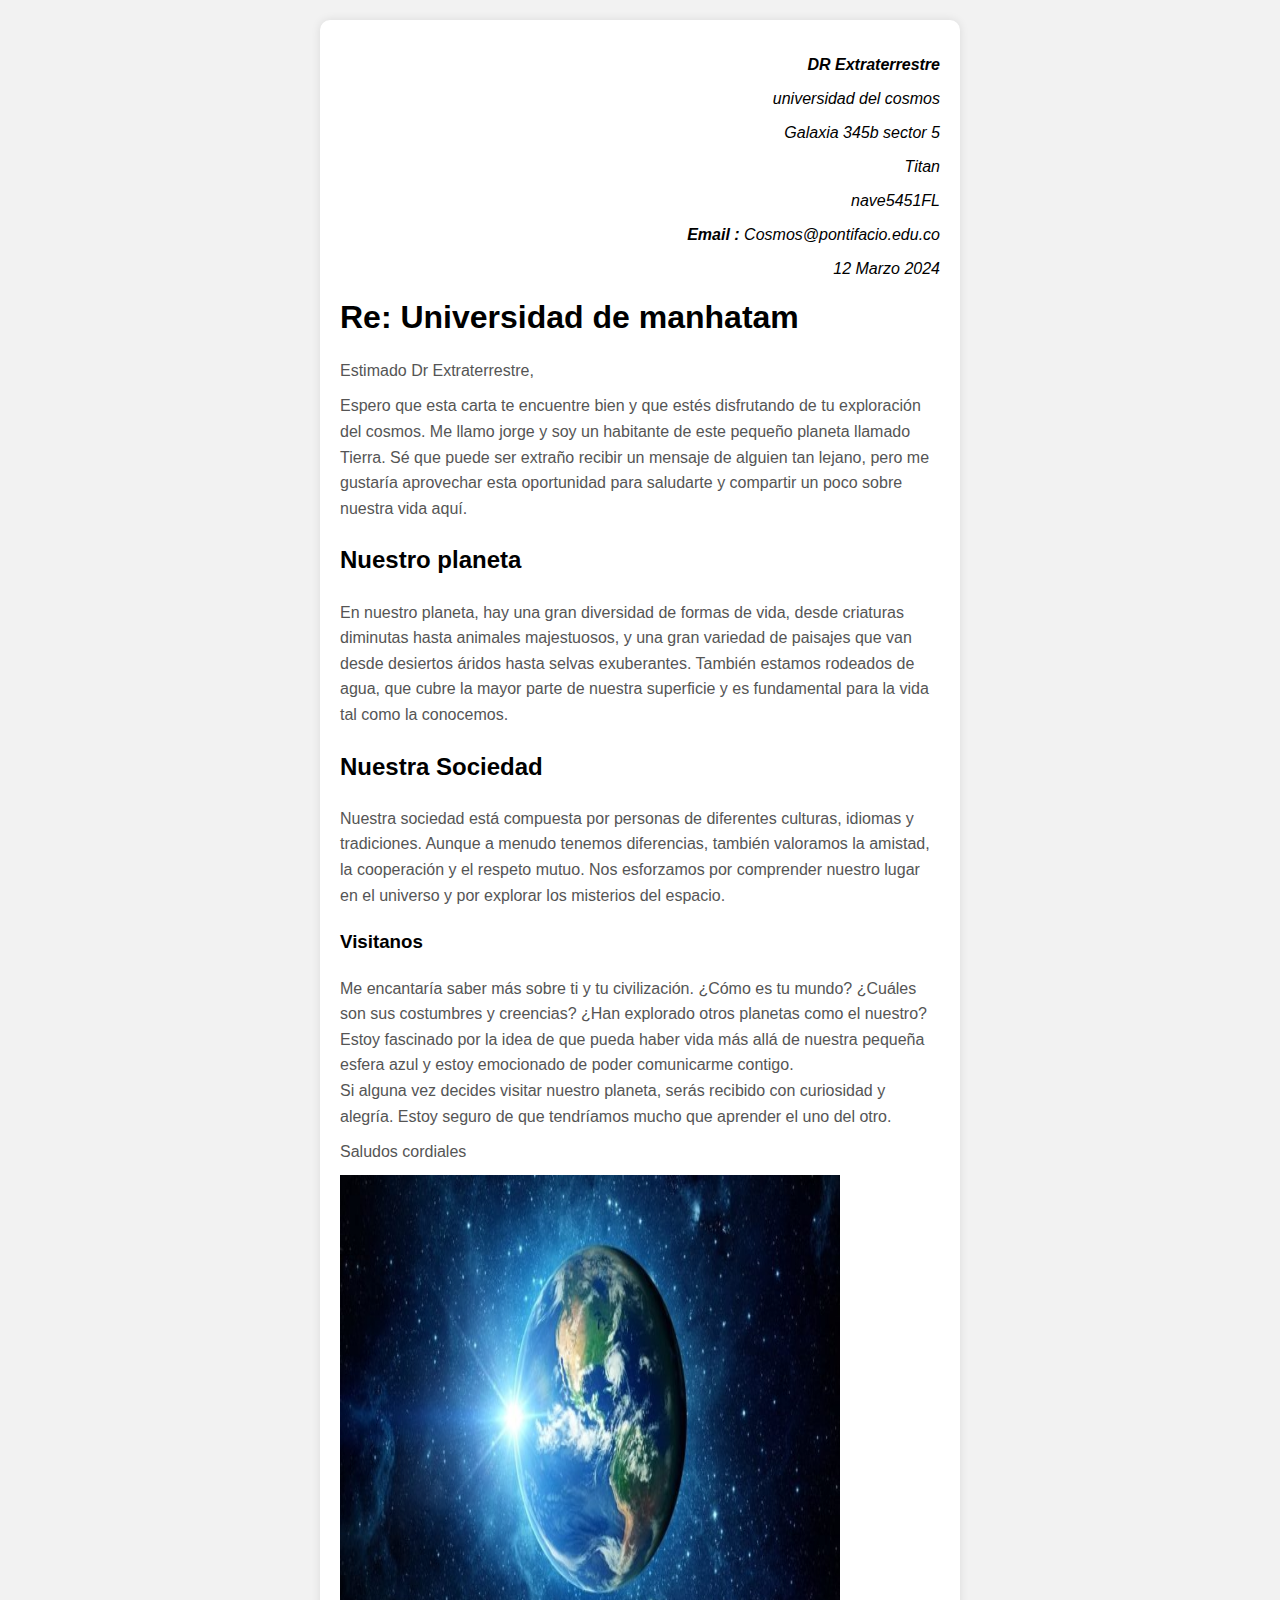
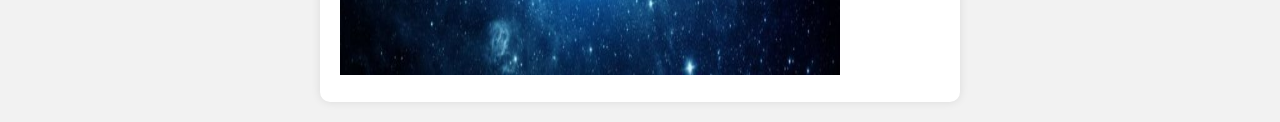
==== CARTA.html @ cb4ddeaf "actividad 1" ====
<!DOCTYPE html>
<html lang="es">
<head>
  <meta charset="UTF-8">
  <meta name="viewport" content="width=device-width, initial-scale=1.0">  <!--aqui se hace la vista de la ventana-->
  <title>Carta programacion clase </title> <!--titulo de la pestaña-->
  <link rel="stylesheet" href="estilocarta.css"> <!--es el estilo de la carta-->
</head>
<body>
  
  <div class="carta">
    <div class="datosizq">
      <p class="negrilla">DR Extraterrestre</p>
      <p>universidad del cosmos</p>
      <p>Galaxia 345b sector 5</p>
      <p>Titan</p>
      <p>nave5451FL</p>
      <p><b>Email :</b> Cosmos@pontifacio.edu.co</p>
      <p> 12 Marzo 2024</p>
    </div>
  
    <div class="cartatitulo">
            <h1>Re: Universidad de manhatam</h1>
    </div>
    
      
    <div class="carta-body">
      <p>Estimado Dr Extraterrestre,</p>
      <p>Espero que esta carta te encuentre bien y que estés disfrutando de tu exploración del cosmos. Me llamo jorge y soy un habitante de este pequeño 
        planeta llamado Tierra. Sé que puede ser extraño recibir un mensaje de alguien tan lejano, pero me gustaría aprovechar esta oportunidad para saludarte 
        y compartir un poco sobre nuestra vida aquí.</p>
        <h2>Nuestro planeta</h2>
        <p>En nuestro planeta, hay una gran diversidad de formas de vida, desde criaturas diminutas hasta animales majestuosos, y una gran variedad de paisajes que 
          van desde desiertos áridos hasta selvas exuberantes. También estamos rodeados de agua, que cubre la mayor parte de nuestra superficie y es fundamental para 
          la vida tal como la conocemos.</p>
          <h2>Nuestra Sociedad</h2>
          <p>Nuestra sociedad está compuesta por personas de diferentes culturas, idiomas y tradiciones. Aunque a menudo tenemos diferencias, también valoramos la amistad, la cooperación y
             el respeto mutuo. Nos esforzamos por comprender nuestro lugar en el universo y por explorar los misterios del espacio.</p>
             <h3>Visitanos</h3>
             <p>Me encantaría saber más sobre ti y tu civilización. ¿Cómo es tu mundo? ¿Cuáles son sus costumbres y creencias? ¿Han explorado otros planetas como el nuestro? Estoy fascinado por la idea de que pueda haber vida más allá de 
              nuestra pequeña esfera azul y estoy emocionado de poder comunicarme contigo. <br>
              Si alguna vez decides visitar nuestro planeta, serás recibido con curiosidad y alegría. Estoy seguro de que tendríamos mucho que aprender el uno del otro.</p>
      <p>Saludos cordiales</p>
<div class="imagen">
  <img src="tierra1.jpg" alt="nuestro mundo">
</div>

      
    </div>
  </div>
</body>
</html>
---- estilocarta.css ----
body {
  font-family: Arial, sans-serif;
  margin: 0;
  padding: 0;
  background-color: #f2f2f2;
}
.datosizq  {
  text-align: right;
  font-style: italic;
}
.negrilla {
  font-weight: bold;
}

.carta {
  background-color: #fff;
  max-width: 600px;
  margin: 20px auto;
  padding: 20px;
  border-radius: 10px;
  box-shadow: 0px 0px 10px rgba(0, 0, 0, 0.1);
}



.cartatitulo {
  text-align: left;
  margin-bottom: 20px;
}

.carta-header h1 {
  margin: 0;
  color: #333;
}

.carta-body {
  line-height: 1.6;
}

.carta-body p {
  margin: 0 0 10px 0;
  color: #555;
}
.imagen img {
  width: 500px; 
  height: 500px; 
}
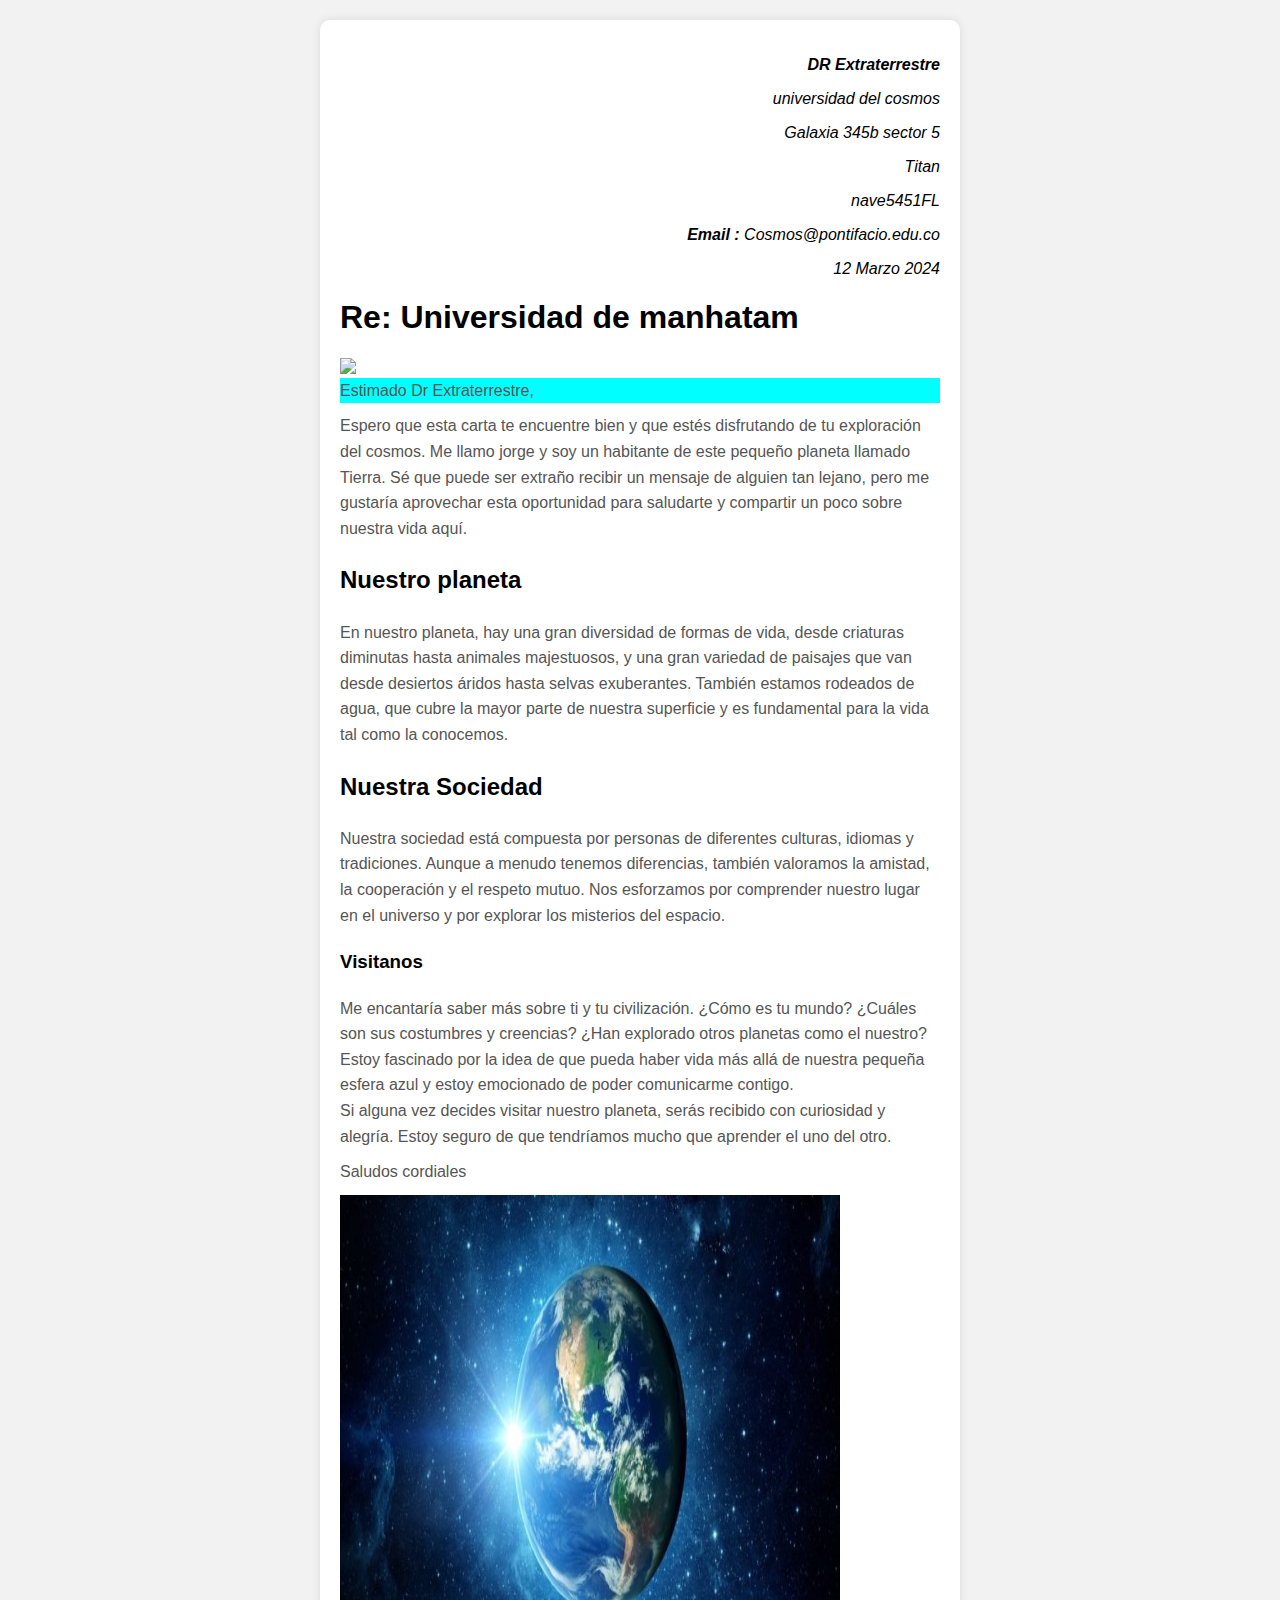
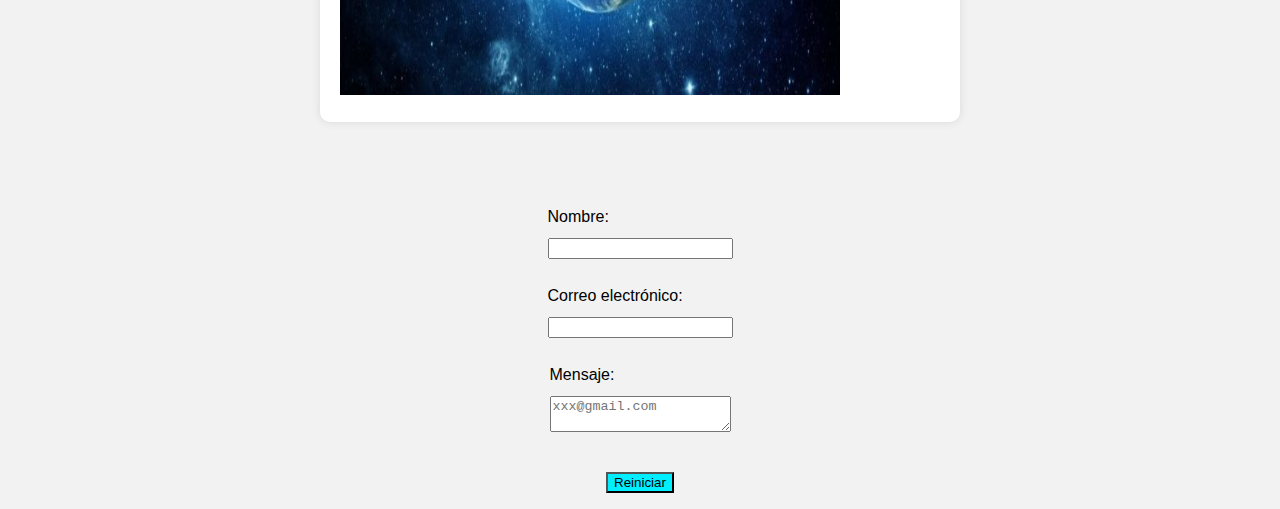
==== commit 8c106755: "seguido la carta" ====
--- a/CARTA.html
+++ b/CARTA.html
@@ -22,10 +22,14 @@
     <div class="cartatitulo">
             <h1>Re: Universidad de manhatam</h1>
     </div>
+
+    <div class="gif">
+      <img src="https://i.gifer.com/fxmt.gif" >
+    </div>
     
       
     <div class="carta-body">
-      <p>Estimado Dr Extraterrestre,</p>
+      <p id="one">Estimado Dr Extraterrestre,</p>
       <p>Espero que esta carta te encuentre bien y que estés disfrutando de tu exploración del cosmos. Me llamo jorge y soy un habitante de este pequeño 
         planeta llamado Tierra. Sé que puede ser extraño recibir un mensaje de alguien tan lejano, pero me gustaría aprovechar esta oportunidad para saludarte 
         y compartir un poco sobre nuestra vida aquí.</p>
@@ -48,5 +52,25 @@
       
     </div>
   </div>
+  <div class="formulario">
+    <form action="formulario">
+      <ul>
+        <li>
+          <label id="1" for="name">Nombre:</label>
+          <input type="text" id="name" name="user_name" />
+        </li>
+        <li>
+          <label id="2" for="mail">Correo electrónico:</label>
+          <input type="email" id="mail" name="user_email" />
+        </li>
+        <li>
+          <label id="3" for="msg">Mensaje:</label>
+          <textarea id="msg" name="user_message" placeholder="xxx@gmail.com"></textarea>
+          <li>
+            <label for="reset"></label>
+            <button style="background-color: rgb(0, 238, 255) ;" type="submit">Reiniciar</button>
+      </li>
+    </form>
+  </div>
 </body>
 </html>--- a/estilocarta.css
+++ b/estilocarta.css
@@ -41,7 +41,34 @@
   margin: 0 0 10px 0;
   color: #555;
 }
+
+#one {
+  background-color: aqua;
+}
 .imagen img {
   width: 500px; 
   height: 500px; 
-}+}
+
+.gif{
+
+}
+
+form, form ul{
+  display: flex;
+  flex-direction: column;
+  justify-content: center;
+  align-items: center;padding: 25px 0px 0px;gap: 28px;
+}
+  form ul {
+  display: flex;flex-direction: column;
+  justify-content: center;align-items: center;gap: 28px;
+}
+  form li {
+    display: flex;flex-direction: column;justify-content: center;gap:12px
+  }
+
+  .input{
+    width: 400px;background-color: rgb(216, 10, 10);
+  }
+  